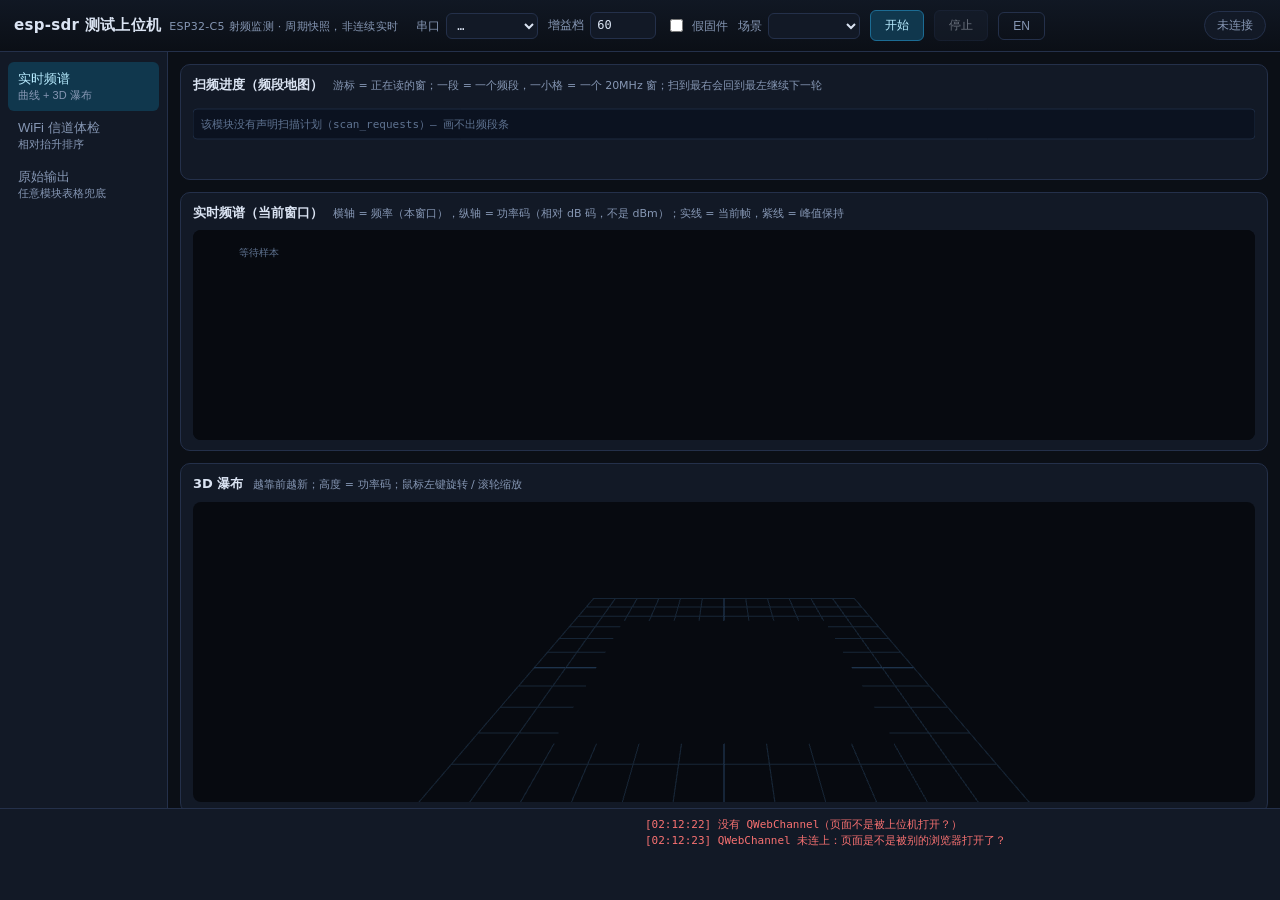
==== examples/esp32c5-rf-monitor/host/web/index.html @ d0fef9ac "feat(host-gui): 扫频进度条（2.4G/5G 频段地图 + 回卷游标）+ 上位机独立目录 + 中英切换 做了什么 - host/paths.py：上位机搬出仓库后靠它定位分析层。ESPS" ====
<!DOCTYPE html>
<html lang="zh-CN">
<head>
  <meta charset="utf-8">
  <title>esp-sdr Test Host · ESP32-C5 RF monitor</title>
  <link rel="stylesheet" href="css/app.css">
  <!-- QWebChannel 的 JS 库（Qt 内置资源，不联网） -->
  <script src="qrc:///qtwebchannel/qwebchannel.js"></script>
  <!-- three.js 3D 引擎（本地 vendor，MIT） -->
  <script src="assets/vendor/three.min.js"></script>
  <script src="assets/vendor/OrbitControls.js"></script>
</head>
<body>
<header class="top">
  <div class="brand"><span data-i18n="app.title">esp-sdr 测试上位机</span><span class="brand-sub" data-i18n="app.subtitle">ESP32-C5 射频监测 · 周期快照，非连续实时</span></div>

  <div class="controls">
    <label class="field"><span data-i18n="hdr.port">串口</span>
      <select id="port"><option value="">…</option></select>
    </label>
    <label class="field"><span data-i18n="hdr.gain">增益档</span>
      <input id="gain" type="number" min="0" max="127" step="1" value="60" title="固定增益档位（PHY 表索引，不是 dB）。横向比信道必须固定增益。">
    </label>
    <label class="field check"><input type="checkbox" id="mock"> <span data-i18n="hdr.mock">假固件</span></label>
    <label class="field"><span data-i18n="hdr.scenario">场景</span>
      <select id="scenario"></select>
    </label>
    <button id="btn-start" class="btn btn--primary" data-i18n="hdr.start">开始</button>
    <button id="btn-stop" class="btn" disabled data-i18n="hdr.stop">停止</button>
    <button id="btn-lang" class="btn btn--ghost" data-lang-toggle data-i18n="hdr.lang" data-i18n-title="hdr.langTitle">EN</button>
  </div>

  <div class="status" id="status" data-state="idle" data-i18n="status.idle">未连接</div>
</header>

<nav class="side" id="nav"></nav>

<main id="page-container" class="page"></main>

<footer class="foot">
  <div class="kv" id="kv"></div>
  <div class="log" id="log"></div>
</footer>

<script src="js/i18n.js"></script>
<script src="js/bridge.js"></script>
<script src="js/util.js"></script>
<script src="js/three3d.js"></script>
<script src="js/router.js"></script>
<script src="js/scanbar.js"></script>
<script src="js/pages/spectrum.js"></script>
<script src="js/pages/wifi.js"></script>
<script src="js/pages/raw.js"></script>
<script src="js/app.js"></script>
</body>
</html>
---- examples/esp32c5-rf-monitor/host/web/css/app.css ----
/* app.css —— 暗色仪表风格；只依赖系统字体，不联网取资源。 */
:root {
  --bg: #0b0f16;
  --bg-2: #121926;
  --bg-3: #1a2231;
  --line: #24304a;
  --fg: #dbe4f3;
  --fg-dim: #8697b4;
  --accent: #38bdf8;
  --ok: #4ade80;
  --warn: #fbbf24;
  --err: #f87171;
  --mono: "Cascadia Mono", "Consolas", "JetBrains Mono", monospace;
}

* { box-sizing: border-box; }

html, body {
  margin: 0;
  height: 100%;
  background: var(--bg);
  color: var(--fg);
  font: 13px/1.5 "Microsoft YaHei UI", "Segoe UI", system-ui, sans-serif;
  overflow: hidden;
}

body {
  display: grid;
  grid-template-columns: 168px 1fr;
  grid-template-rows: 52px 1fr 92px;
  grid-template-areas:
    "top top"
    "side page"
    "foot foot";
}

/* ── 顶栏 ───────────────────────────────────────────── */
.top {
  grid-area: top;
  display: flex;
  align-items: center;
  gap: 18px;
  padding: 0 14px;
  background: linear-gradient(180deg, #16203180, #0b0f16);
  border-bottom: 1px solid var(--line);
}

.brand { font-size: 15px; font-weight: 600; letter-spacing: .3px; white-space: nowrap; }
.brand-sub { margin-left: 8px; font-size: 11px; font-weight: 400; color: var(--fg-dim); }

.controls { display: flex; align-items: center; gap: 10px; flex: 1; }

.field { display: flex; align-items: center; gap: 6px; color: var(--fg-dim); font-size: 12px; white-space: nowrap; }
.field select, .field input[type="number"] {
  background: var(--bg-2);
  color: var(--fg);
  border: 1px solid var(--line);
  border-radius: 6px;
  padding: 4px 6px;
  font: 12px/1.4 var(--mono);
  min-width: 92px;
}
.field input[type="number"] { width: 66px; min-width: 0; }
.field.check { cursor: pointer; }

.btn {
  background: var(--bg-3);
  color: var(--fg);
  border: 1px solid var(--line);
  border-radius: 6px;
  padding: 6px 14px;
  font-size: 12px;
  cursor: pointer;
}
.btn:hover:not(:disabled) { border-color: var(--accent); }
.btn:disabled { opacity: .45; cursor: not-allowed; }
.btn--primary { background: #10374d; border-color: #1c6c94; color: #b8ecff; }
.btn--primary:hover:not(:disabled) { background: #144963; }
.btn--ghost { background: transparent; color: var(--muted, #8697b4); min-width: 46px; }
.btn--ghost:hover { color: #b8ecff; }

.status {
  font: 12px/1.2 var(--mono);
  padding: 6px 12px;
  border-radius: 999px;
  border: 1px solid var(--line);
  background: var(--bg-2);
  color: var(--fg-dim);
  white-space: nowrap;
}
.status[data-state="running"] { color: var(--ok); border-color: #2c6b46; background: #0e2418; }
.status[data-state="error"] { color: var(--err); border-color: #6b2c2c; background: #240e0e; }
.status[data-state="starting"] { color: var(--warn); border-color: #6b5a2c; background: #241f0e; }

/* ── 侧栏 ───────────────────────────────────────────── */
.side {
  grid-area: side;
  background: var(--bg-2);
  border-right: 1px solid var(--line);
  padding: 10px 8px;
  overflow-y: auto;
}
.side .nav-item {
  display: block;
  width: 100%;
  text-align: left;
  background: transparent;
  border: 0;
  border-radius: 6px;
  color: var(--fg-dim);
  padding: 8px 10px;
  font-size: 13px;
  cursor: pointer;
}
.side .nav-item:hover { background: var(--bg-3); color: var(--fg); }
.side .nav-item.active { background: #10374d; color: #b8ecff; }
.side .nav-item .hint { display: block; font-size: 11px; color: var(--fg-dim); }

/* ── 页面 ───────────────────────────────────────────── */
.page { grid-area: page; position: relative; overflow: auto; padding: 12px; }

.panel {
  background: var(--bg-2);
  border: 1px solid var(--line);
  border-radius: 10px;
  padding: 10px 12px;
  margin-bottom: 12px;
}
.panel__head { display: flex; align-items: baseline; gap: 10px; margin-bottom: 8px; }
.panel__title { font-size: 13px; font-weight: 600; }
.panel__hint { font-size: 11px; color: var(--fg-dim); }
.panel__body { position: relative; }

canvas.plot { display: block; width: 100%; border-radius: 8px; background: #070a10; }

/* ── 页脚：KV + 日志 ────────────────────────────────── */
.foot {
  grid-area: foot;
  display: grid;
  grid-template-columns: 1fr 1fr;
  gap: 10px;
  padding: 8px 12px;
  background: var(--bg-2);
  border-top: 1px solid var(--line);
  overflow: hidden;
}
.kv { display: flex; flex-wrap: wrap; gap: 4px 14px; font: 11px/1.5 var(--mono); color: var(--fg-dim); align-content: flex-start; }
.kv b { color: var(--fg); font-weight: 500; }
.log { font: 11px/1.45 var(--mono); color: var(--fg-dim); overflow-y: auto; white-space: pre-wrap; }
.log .err { color: var(--err); }

/* ── WiFi 页 ────────────────────────────────────────── */
.cards { display: grid; grid-template-columns: repeat(auto-fit, minmax(212px, 1fr)); gap: 10px; margin-bottom: 12px; }
.card { background: var(--bg-2); border: 1px solid var(--line); border-radius: 10px; padding: 10px 12px; }
.card__label { font-size: 11px; color: var(--fg-dim); margin-bottom: 4px; }
.card__value { font: 600 20px/1.2 var(--mono); }
.card__value.good { color: var(--ok); }
.card__value.warn { color: var(--warn); }
.card__value.bad { color: var(--err); }
.card__note { font-size: 11px; color: var(--fg-dim); margin-top: 4px; }

.chtable { width: 100%; border-collapse: collapse; font: 12px/1.5 var(--mono); }
.chtable th { text-align: left; color: var(--fg-dim); font-weight: 500; padding: 4px 6px; border-bottom: 1px solid var(--line); white-space: nowrap; }
.chtable td { padding: 3px 6px; border-bottom: 1px solid #1b2334; white-space: nowrap; }
.chtable tr:hover td { background: #16203a; }
.bar { position: relative; height: 10px; border-radius: 3px; background: #16203a; min-width: 90px; overflow: hidden; }
.bar > i { position: absolute; inset: 0 auto 0 0; border-radius: 3px; display: block; }

.tag { display: inline-block; padding: 1px 7px; border-radius: 999px; font-size: 11px; border: 1px solid var(--line); }
.tag--idle { color: #9fb0c9; }
.tag--light { color: #86efac; border-color: #2c6b46; }
.tag--crowded { color: #fcd34d; border-color: #6b5a2c; }
.tag--heavy { color: #fca5a5; border-color: #6b2c2c; }
.tag--none { color: #64748b; }

.notes { margin: 8px 0 0; padding-left: 18px; font-size: 11px; color: var(--fg-dim); }
.notes li { margin: 2px 0; }
pre.raw { margin: 0; font: 11px/1.45 var(--mono); color: var(--fg); white-space: pre; overflow: auto; max-height: 44vh; }
.muted { color: var(--fg-dim); }
.error-box { border: 1px solid #6b2c2c; background: #240e0e; color: #fca5a5; border-radius: 8px; padding: 8px 10px; font: 12px var(--mono); }
/* 扫频进度条（scanbar.js） */
.scanbar { width: 100%; }
.scanbar__canvas { display: block; width: 100%; height: 66px; }
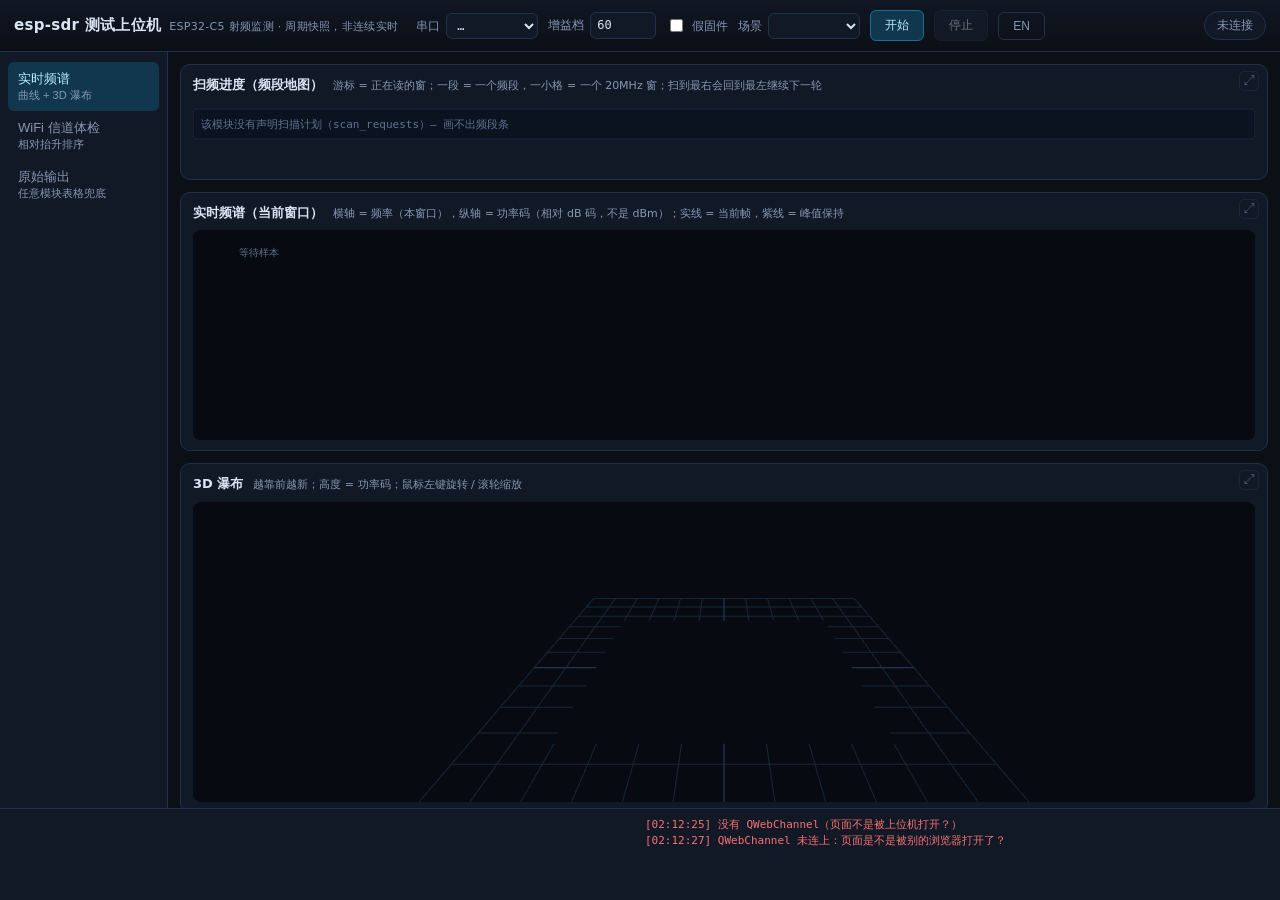
==== commit 8ad6cc06: "feat(host-gui): 面板双击弹出预览（自定义缩放/全屏）+ 2D 瀑布频率轴 做什么： - 新增 host/web/js/popout.js：任意 .panel 双击（或点右上角 ⤢）弹成" ====
--- a/examples/esp32c5-rf-monitor/host/web/index.html
+++ b/examples/esp32c5-rf-monitor/host/web/index.html
@@ -46,6 +46,7 @@
 <script src="js/bridge.js"></script>
 <script src="js/util.js"></script>
 <script src="js/three3d.js"></script>
+<script src="js/popout.js"></script>
 <script src="js/router.js"></script>
 <script src="js/scanbar.js"></script>
 <script src="js/pages/spectrum.js"></script>
--- a/examples/esp32c5-rf-monitor/host/web/css/app.css
+++ b/examples/esp32c5-rf-monitor/host/web/css/app.css
@@ -126,12 +126,62 @@
   padding: 10px 12px;
   margin-bottom: 12px;
 }
-.panel__head { display: flex; align-items: baseline; gap: 10px; margin-bottom: 8px; }
+.panel { position: relative; }
+.panel__head { display: flex; align-items: baseline; gap: 10px; margin-bottom: 8px; padding-right: 26px; }
 .panel__title { font-size: 13px; font-weight: 600; }
 .panel__hint { font-size: 11px; color: var(--fg-dim); }
 .panel__body { position: relative; }
 
 canvas.plot { display: block; width: 100%; border-radius: 8px; background: #070a10; }
+
+/* 面板右上角的「弹出预览」按钮（popout.js） */
+.panel__zoom {
+  position: absolute;
+  top: 6px;
+  right: 8px;
+  width: 20px;
+  height: 20px;
+  padding: 0;
+  line-height: 18px;
+  font-size: 12px;
+  background: transparent;
+  border: 1px solid var(--line);
+  border-radius: 5px;
+  color: var(--fg-dim);
+  cursor: pointer;
+  opacity: 0.55;
+}
+.panel:hover .panel__zoom { opacity: 1; color: var(--fg); border-color: #2f7fa8; }
+
+/* ── 弹出预览浮层（popout.js）──────────────────────── */
+.popout {
+  position: fixed;
+  inset: 0;
+  z-index: 60;
+  display: flex;
+  flex-direction: column;
+  background: rgba(4, 8, 14, 0.97);
+  backdrop-filter: blur(2px);
+}
+.popout[hidden] { display: none; }
+.popout__bar {
+  display: flex;
+  align-items: center;
+  gap: 10px;
+  padding: 6px 12px;
+  background: var(--bg-2);
+  border-bottom: 1px solid var(--line);
+}
+.popout__title { font-size: 13px; font-weight: 600; }
+.popout__hint { font-size: 11px; color: var(--fg-dim); }
+.popout__tools { margin-left: auto; display: flex; align-items: center; gap: 6px; }
+.popout__label { font-size: 11px; color: var(--fg-dim); }
+.popout__val { font-size: 12px; min-width: 42px; text-align: center; font-variant-numeric: tabular-nums; }
+.popout__stage { flex: 1; overflow: auto; padding: 10px 12px 16px; }
+.popout__stage .panel { width: 100%; margin-bottom: 0; }
+.popout--max { background: #04080e; }
+
+.btn--mini { padding: 2px 8px; font-size: 12px; }
 
 /* ── 页脚：KV + 日志 ────────────────────────────────── */
 .foot {
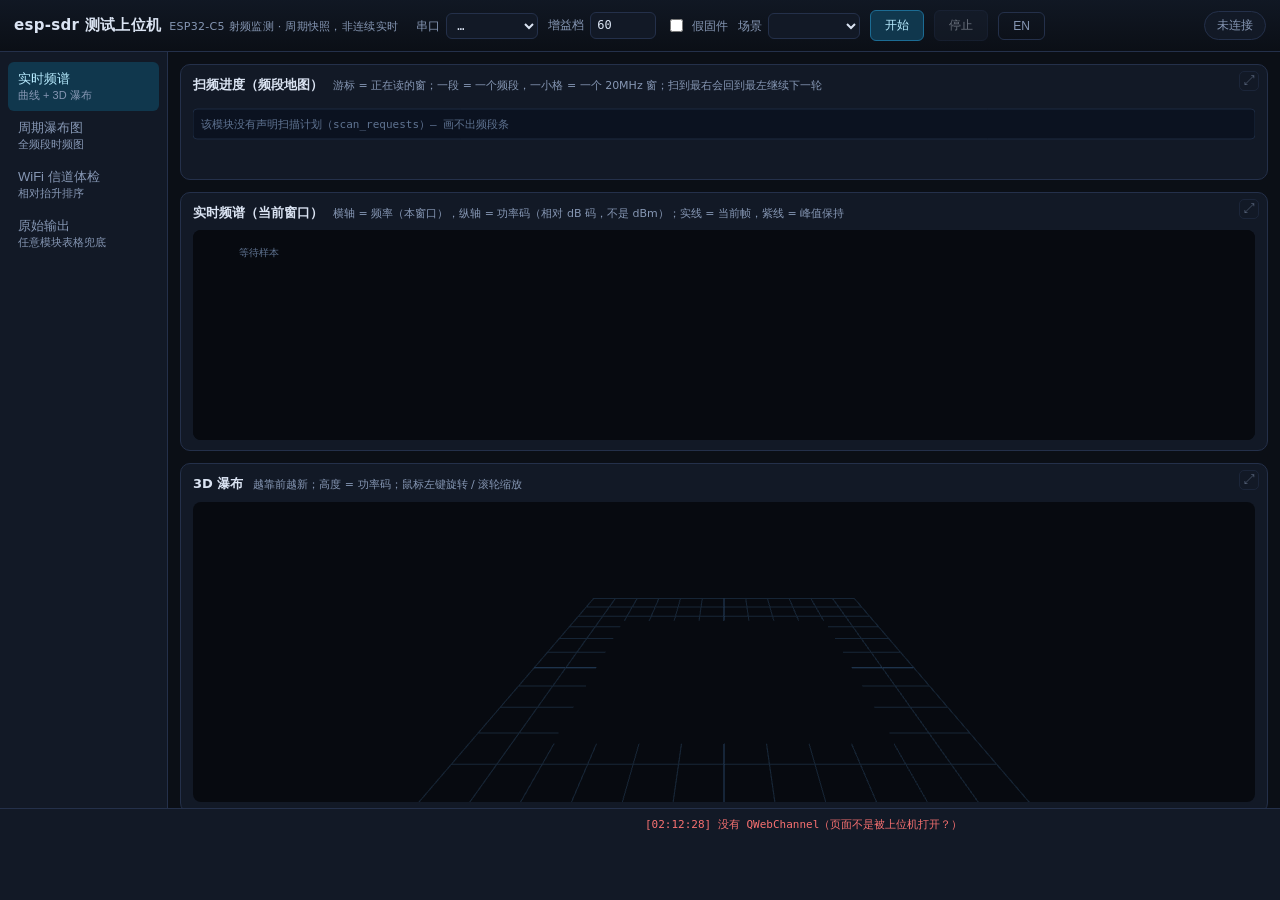
==== commit 0c056c01: "feat(host): 周期瀑布图页落地 + 修单射频配比 / 自检栈溢出 做了什么 - host/web/pages/waterfall/ + js/pages/waterfall.js：三频段并排" ====
--- a/examples/esp32c5-rf-monitor/host/web/index.html
+++ b/examples/esp32c5-rf-monitor/host/web/index.html
@@ -50,6 +50,7 @@
 <script src="js/router.js"></script>
 <script src="js/scanbar.js"></script>
 <script src="js/pages/spectrum.js"></script>
+<script src="js/pages/waterfall.js"></script>
 <script src="js/pages/wifi.js"></script>
 <script src="js/pages/raw.js"></script>
 <script src="js/app.js"></script>
--- a/examples/esp32c5-rf-monitor/host/web/css/app.css
+++ b/examples/esp32c5-rf-monitor/host/web/css/app.css
@@ -182,6 +182,11 @@
 .popout--max { background: #04080e; }
 
 .btn--mini { padding: 2px 8px; font-size: 12px; }
+/* 独立小窗口（?solo=页面:序号）：只剩那一个面板，外壳全部隐藏 */
+body.solo .top, body.solo .side, body.solo .foot { display: none; }
+body.solo { grid-template-areas: "page"; grid-template-columns: 1fr; grid-template-rows: 1fr; }
+.popout--solo { background: var(--bg); }
+.popout--solo .popout__title { font-weight: 500; }
 
 /* ── 页脚：KV + 日志 ────────────────────────────────── */
 .foot {
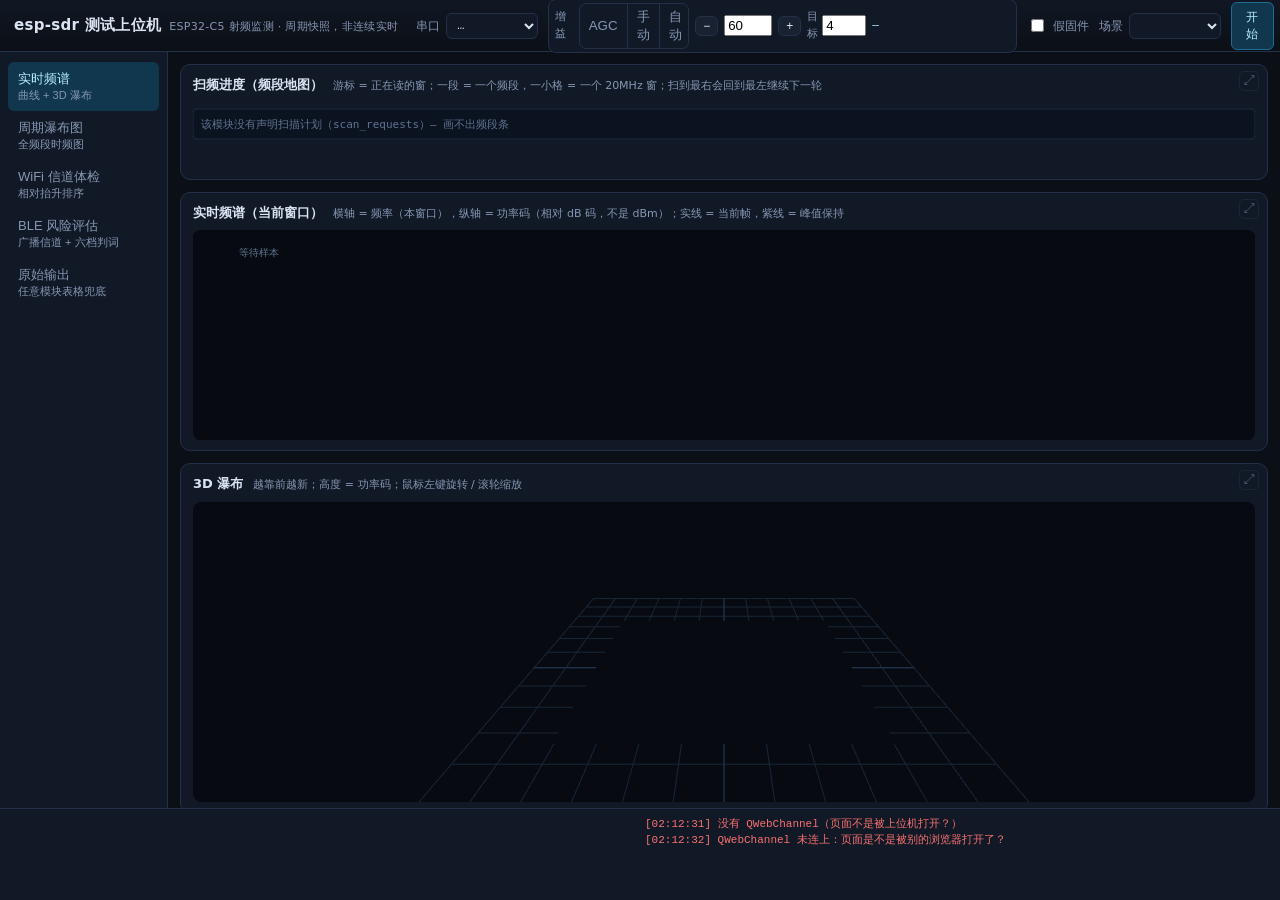
==== commit 988c4e5d: "feat(host): 增益三模式（手动/自动闭环/AGC）+ BLE 风险评估页 增益调控（host/gain.py，真板实测驱动设计） - 顶栏 AGC/手动/自动三段 + `− 档号 +` 步进" ====
--- a/examples/esp32c5-rf-monitor/host/web/index.html
+++ b/examples/esp32c5-rf-monitor/host/web/index.html
@@ -18,9 +18,22 @@
     <label class="field"><span data-i18n="hdr.port">串口</span>
       <select id="port"><option value="">…</option></select>
     </label>
-    <label class="field"><span data-i18n="hdr.gain">增益档</span>
-      <input id="gain" type="number" min="0" max="127" step="1" value="60" title="固定增益档位（PHY 表索引，不是 dB）。横向比信道必须固定增益。">
-    </label>
+    <div class="gainbar" id="gainbar">
+      <span class="gainbar__label" data-i18n="gain.label">增益</span>
+      <div class="seg" role="group">
+        <button class="seg__btn" data-gain-mode="HARDWARE" data-i18n="gain.hw" data-i18n-title="gain.hwTitle">AGC</button>
+        <button class="seg__btn" data-gain-mode="MANUAL" data-i18n="gain.manual" data-i18n-title="gain.manualTitle">手动</button>
+        <button class="seg__btn" data-gain-mode="AUTO" data-i18n="gain.auto" data-i18n-title="gain.autoTitle">自动</button>
+      </div>
+      <button class="btn btn--mini" id="gain-down" data-i18n-title="gain.down">−</button>
+      <input id="gain" type="number" min="0" max="90" step="1" value="60" title="增益档（PHY 表索引，不是 dB）">
+      <button class="btn btn--mini" id="gain-up" data-i18n-title="gain.up">+</button>
+      <span class="gainbar__target" data-i18n-title="gain.targetTitle"><span data-i18n="gain.target">目标</span>
+        <input id="gain-target" type="number" min="0" max="40" step="1" value="4">
+      </span>
+      <span class="gainbar__read" id="gain-read">—</span>
+      <span class="gainbar__note" id="gain-note"></span>
+    </div>
     <label class="field check"><input type="checkbox" id="mock"> <span data-i18n="hdr.mock">假固件</span></label>
     <label class="field"><span data-i18n="hdr.scenario">场景</span>
       <select id="scenario"></select>
@@ -49,9 +62,11 @@
 <script src="js/popout.js"></script>
 <script src="js/router.js"></script>
 <script src="js/scanbar.js"></script>
+<script src="js/gain.js"></script>
 <script src="js/pages/spectrum.js"></script>
 <script src="js/pages/waterfall.js"></script>
 <script src="js/pages/wifi.js"></script>
+<script src="js/pages/ble.js"></script>
 <script src="js/pages/raw.js"></script>
 <script src="js/app.js"></script>
 </body>
--- a/examples/esp32c5-rf-monitor/host/web/css/app.css
+++ b/examples/esp32c5-rf-monitor/host/web/css/app.css
@@ -236,3 +236,26 @@
 /* 扫频进度条（scanbar.js） */
 .scanbar { width: 100%; }
 .scanbar__canvas { display: block; width: 100%; height: 66px; }
+
+/* 顶栏增益控件（gain.js）：AGC / 手动 / 自动 + 加减档 + 实时读数 */
+.gainbar { display: flex; align-items: center; gap: 6px; padding: 3px 6px; border: 1px solid var(--line); border-radius: 8px; background: var(--bg-2); }
+.gainbar__label { font-size: 11px; color: var(--fg-dim); }
+.gainbar input[type="number"] { width: 52px; }
+.gainbar__target { display: flex; align-items: center; gap: 4px; font-size: 11px; color: var(--fg-dim); }
+.gainbar__target input[type="number"] { width: 44px; }
+.gainbar__read { font: 11px/1.4 var(--mono); color: #b8ecff; min-width: 132px; }
+.gainbar__read[data-mode="AUTO"] { color: var(--ok); }
+.gainbar__note { font-size: 11px; color: var(--fg-dim); max-width: 260px; overflow: hidden; text-overflow: ellipsis; white-space: nowrap; }
+.seg { display: inline-flex; border: 1px solid var(--line); border-radius: 7px; overflow: hidden; }
+.seg__btn { background: transparent; border: 0; color: var(--fg-dim); font: 12px inherit; padding: 4px 9px; cursor: pointer; }
+.seg__btn + .seg__btn { border-left: 1px solid var(--line); }
+.seg__btn:hover { color: var(--fg); }
+.seg__btn--on { background: #10374d; color: #b8ecff; }
+.btn--mini { padding: 2px 7px; font-size: 12px; }
+/* BLE 风险页 */
+.big-risk { font: 700 22px/1.2 var(--mono); }
+.big-risk[data-risk="ok"] { color: var(--ok); }
+.big-risk[data-risk="light"] { color: var(--warn); }
+.big-risk[data-risk="heavy"] { color: var(--err); }
+.big-risk[data-risk="flat"] { color: #c4b5fd; }
+.warn-box { border: 1px solid #6b5a2c; background: #241f0e; color: #fcd34d; border-radius: 8px; padding: 7px 10px; font: 12px/1.5 var(--mono); margin-bottom: 10px; }
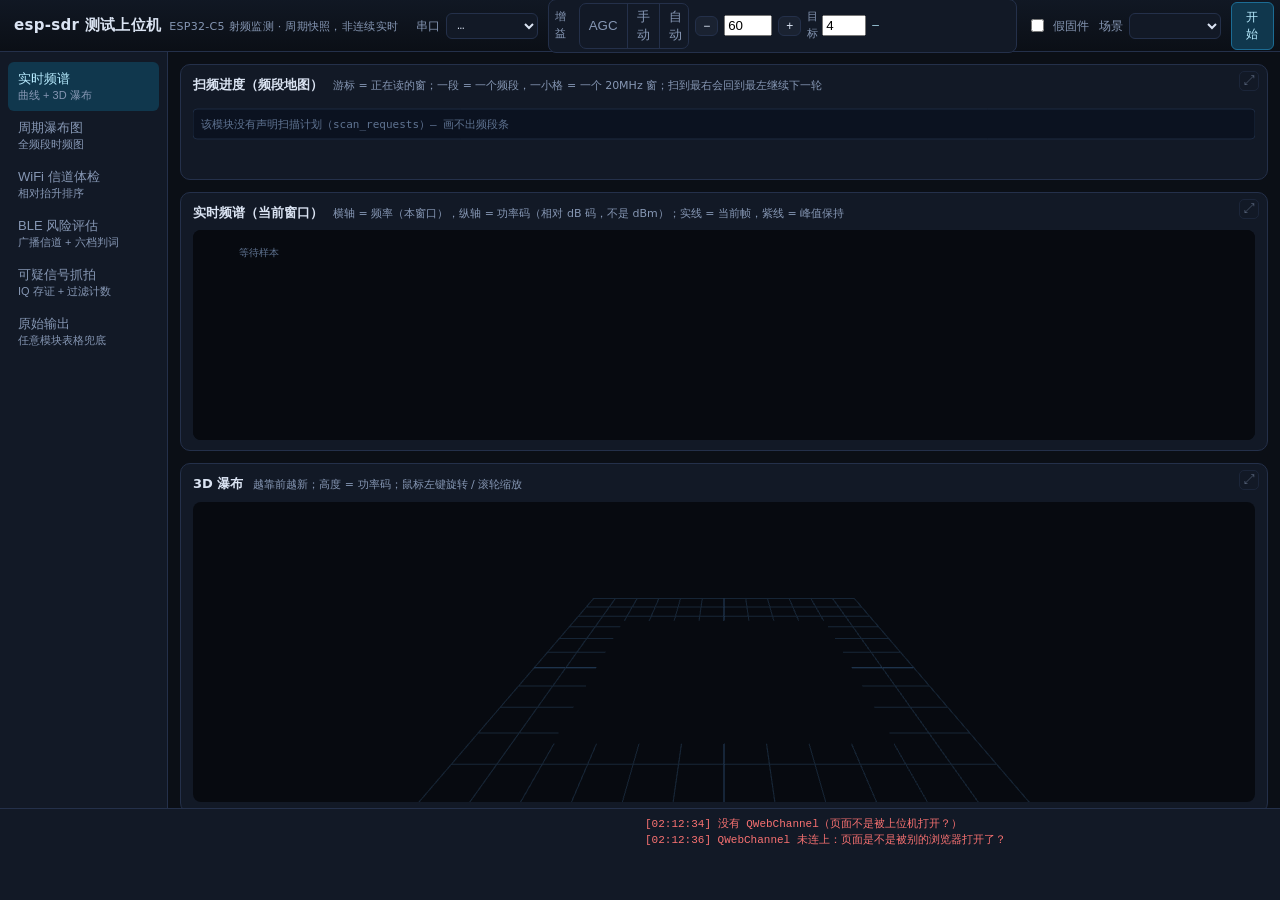
==== commit a649e0c0: "feat(capture): 阶段 5 可疑信号抓拍收尾（抓档页 + 一键体检 + 场景矩阵 + 判据回放） 做什么 - modes/capture.py：6 窗常驻缓冲 + 四道过滤（抽帧/最小跨度" ====
--- a/examples/esp32c5-rf-monitor/host/web/index.html
+++ b/examples/esp32c5-rf-monitor/host/web/index.html
@@ -67,6 +67,7 @@
 <script src="js/pages/waterfall.js"></script>
 <script src="js/pages/wifi.js"></script>
 <script src="js/pages/ble.js"></script>
+<script src="js/pages/capture.js"></script>
 <script src="js/pages/raw.js"></script>
 <script src="js/app.js"></script>
 </body>
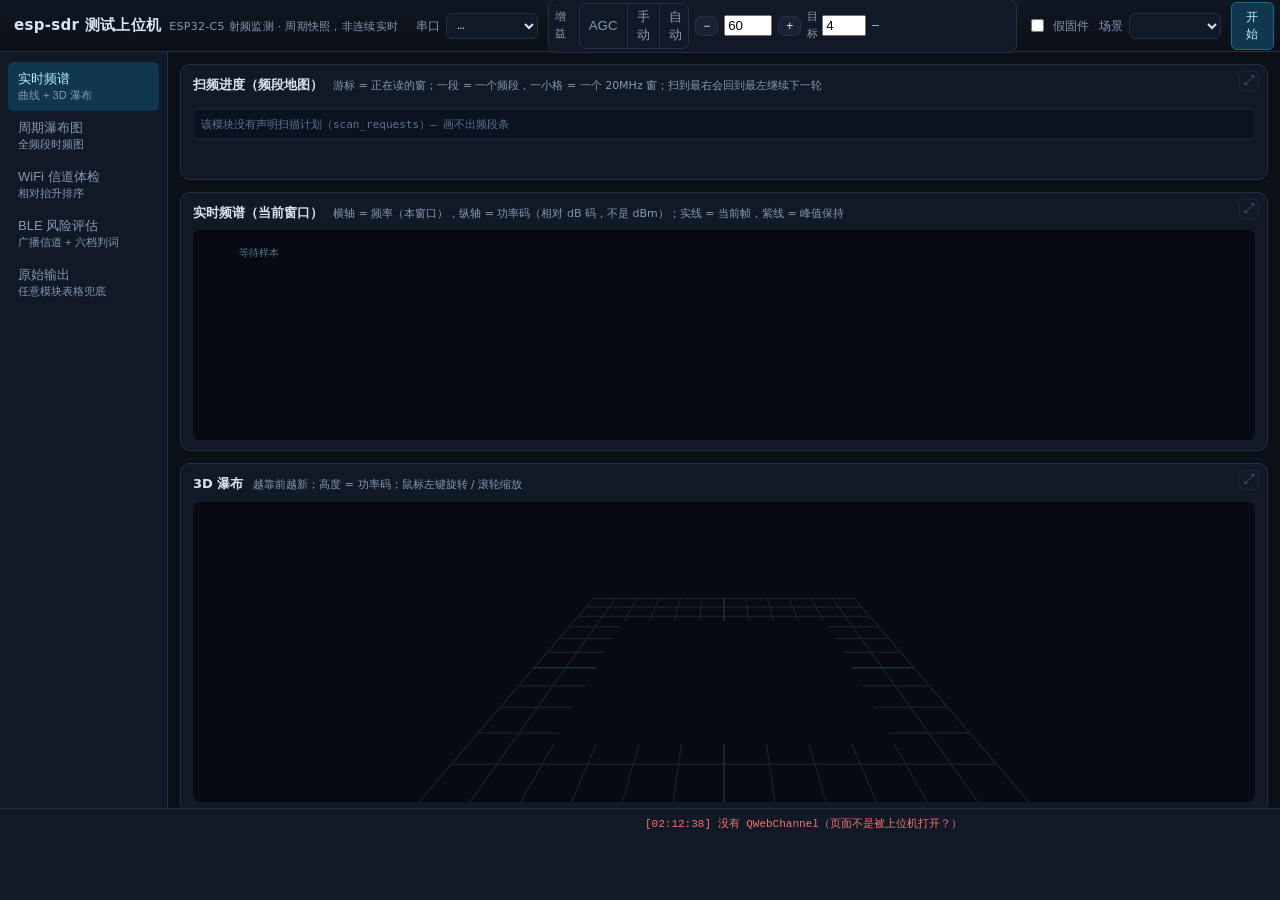
==== commit bc72baed: "merge(integration): 阶段 4 5.8G 频段守卫（冲突：todo 阶段表与阻塞条目取验收摘要更全的一侧）" ====
--- a/examples/esp32c5-rf-monitor/host/web/index.html
+++ b/examples/esp32c5-rf-monitor/host/web/index.html
@@ -67,7 +67,6 @@
 <script src="js/pages/waterfall.js"></script>
 <script src="js/pages/wifi.js"></script>
 <script src="js/pages/ble.js"></script>
-<script src="js/pages/capture.js"></script>
 <script src="js/pages/raw.js"></script>
 <script src="js/app.js"></script>
 </body>
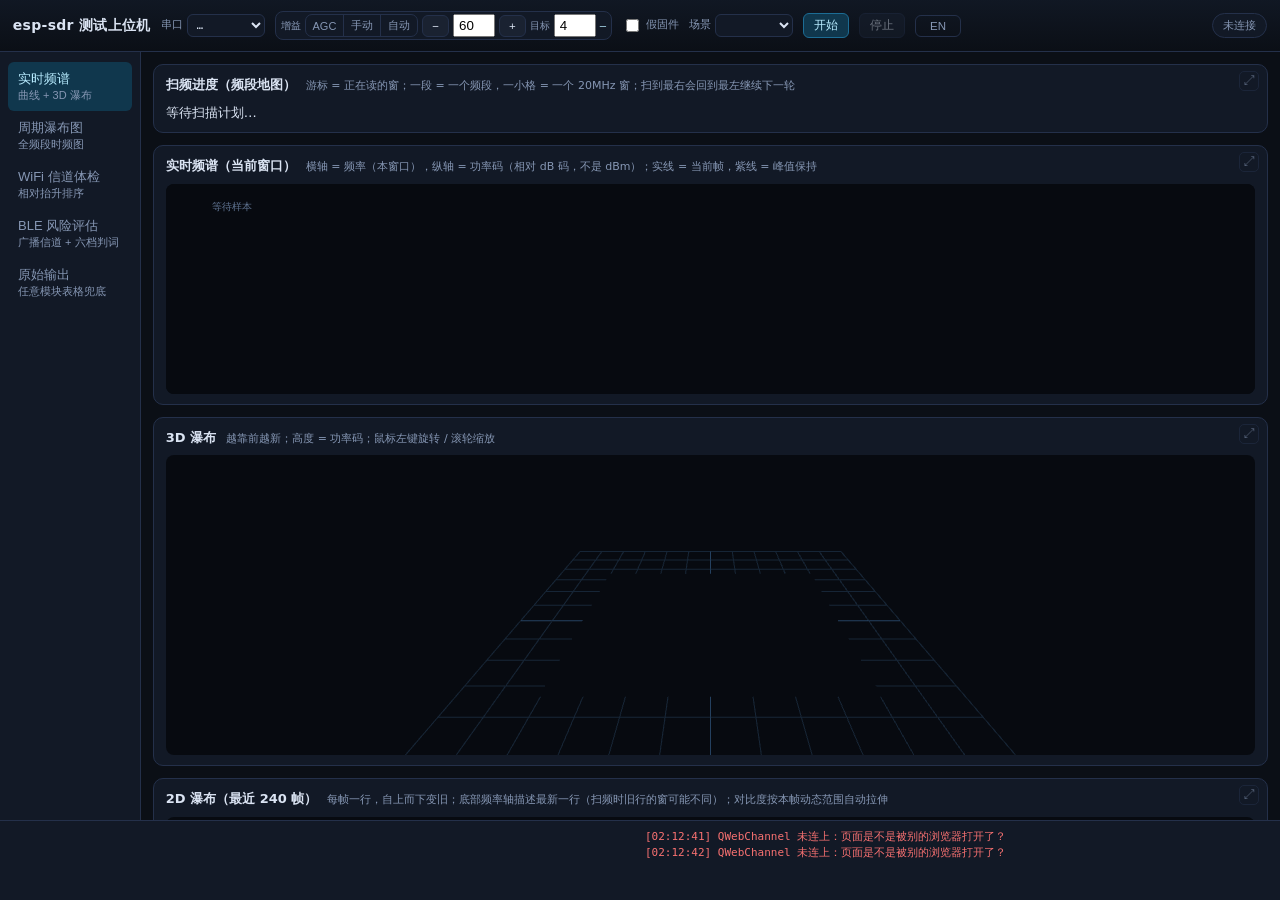
==== commit 616f7592: "feat(7-fsm): 设备端扫频 + 上位机英文界面零中文 方案 A（人类授权）：把「谁掐表」搬进固件，判据一行不搬、帧格式一个字节不改。 - 固件：FSM STOP 无条件回 FSMEND <w" ====
--- a/examples/esp32c5-rf-monitor/host/web/index.html
+++ b/examples/esp32c5-rf-monitor/host/web/index.html
@@ -26,7 +26,7 @@
         <button class="seg__btn" data-gain-mode="AUTO" data-i18n="gain.auto" data-i18n-title="gain.autoTitle">自动</button>
       </div>
       <button class="btn btn--mini" id="gain-down" data-i18n-title="gain.down">−</button>
-      <input id="gain" type="number" min="0" max="90" step="1" value="60" title="增益档（PHY 表索引，不是 dB）">
+      <input id="gain" type="number" min="0" max="90" step="1" value="60" title="增益档（PHY 表索引，不是 dB）" data-i18n-title="hdr.gainTitle">
       <button class="btn btn--mini" id="gain-up" data-i18n-title="gain.up">+</button>
       <span class="gainbar__target" data-i18n-title="gain.targetTitle"><span data-i18n="gain.target">目标</span>
         <input id="gain-target" type="number" min="0" max="40" step="1" value="4">
@@ -67,6 +67,7 @@
 <script src="js/pages/waterfall.js"></script>
 <script src="js/pages/wifi.js"></script>
 <script src="js/pages/ble.js"></script>
+<script src="js/pages/capture.js"></script>
 <script src="js/pages/raw.js"></script>
 <script src="js/app.js"></script>
 </body>
--- a/examples/esp32c5-rf-monitor/host/web/css/app.css
+++ b/examples/esp32c5-rf-monitor/host/web/css/app.css
@@ -26,8 +26,11 @@
 
 body {
   display: grid;
-  grid-template-columns: 168px 1fr;
-  grid-template-rows: 52px 1fr 92px;
+  /* 侧栏随窗口收放；页面列用 minmax(0,1fr) 才能真的收缩
+     （写成 1fr 时画布/宽表格会把整页撑出可视区，按钮就被挤到屏幕外）。
+     行高用 auto：顶栏在窄窗口会换行变高，用固定 52px 会把第二行切掉。 */
+  grid-template-columns: clamp(124px, 11vw, 176px) minmax(0, 1fr);
+  grid-template-rows: auto minmax(0, 1fr) auto;
   grid-template-areas:
     "top top"
     "side page"
@@ -39,8 +42,14 @@
   grid-area: top;
   display: flex;
   align-items: center;
-  gap: 18px;
-  padding: 0 14px;
+  /* 窗口变窄时换行，而不是把右边的按钮挤出可视区（html/body 是 overflow:hidden） */
+  flex-wrap: wrap;
+  row-gap: 4px;
+  column-gap: clamp(8px, 1.2vw, 18px);
+  padding: 6px clamp(8px, 1vw, 14px);
+  min-height: 52px;
+  max-height: 42vh;          /* 极端窄屏：顶栏自己滚，不许吞掉整页 */
+  overflow-y: auto;
   background: linear-gradient(180deg, #16203180, #0b0f16);
   border-bottom: 1px solid var(--line);
 }
@@ -48,7 +57,15 @@
 .brand { font-size: 15px; font-weight: 600; letter-spacing: .3px; white-space: nowrap; }
 .brand-sub { margin-left: 8px; font-size: 11px; font-weight: 400; color: var(--fg-dim); }
 
-.controls { display: flex; align-items: center; gap: 10px; flex: 1; }
+.controls {
+  display: flex;
+  align-items: center;
+  flex-wrap: wrap;
+  row-gap: 6px;
+  column-gap: clamp(6px, .8vw, 10px);
+  flex: 1 1 420px;           /* 空间不够就整块换到第二行，不要压扁子控件 */
+  min-width: 0;
+}
 
 .field { display: flex; align-items: center; gap: 6px; color: var(--fg-dim); font-size: 12px; white-space: nowrap; }
 .field select, .field input[type="number"] {
@@ -117,7 +134,7 @@
 .side .nav-item .hint { display: block; font-size: 11px; color: var(--fg-dim); }
 
 /* ── 页面 ───────────────────────────────────────────── */
-.page { grid-area: page; position: relative; overflow: auto; padding: 12px; }
+.page { grid-area: page; position: relative; overflow: auto; padding: clamp(8px, 1vw, 12px); min-width: 0; min-height: 0; }
 
 .panel {
   background: var(--bg-2);
@@ -167,6 +184,8 @@
 .popout__bar {
   display: flex;
   align-items: center;
+  flex-wrap: wrap;
+  row-gap: 4px;
   gap: 10px;
   padding: 6px 12px;
   background: var(--bg-2);
@@ -192,12 +211,14 @@
 .foot {
   grid-area: foot;
   display: grid;
-  grid-template-columns: 1fr 1fr;
+  grid-template-columns: minmax(0, 1fr) minmax(0, 1fr);
   gap: 10px;
   padding: 8px 12px;
   background: var(--bg-2);
   border-top: 1px solid var(--line);
   overflow: hidden;
+  min-height: 92px;
+  max-height: 26vh;
 }
 .kv { display: flex; flex-wrap: wrap; gap: 4px 14px; font: 11px/1.5 var(--mono); color: var(--fg-dim); align-content: flex-start; }
 .kv b { color: var(--fg); font-weight: 500; }
@@ -259,3 +280,91 @@
 .big-risk[data-risk="heavy"] { color: var(--err); }
 .big-risk[data-risk="flat"] { color: #c4b5fd; }
 .warn-box { border: 1px solid #6b5a2c; background: #241f0e; color: #fcd34d; border-radius: 8px; padding: 7px 10px; font: 12px/1.5 var(--mono); margin-bottom: 10px; }
+
+/* ── 响应式：窗口态 / 最大化 / 拖小 都不许把按钮挤出可视区 ─────────────
+   原则：
+   1. 只缩「留白 + 字号 + 小间距」，**不隐藏任何可点控件**（隐藏=功能消失）。
+   2. 装不下就换行（顶栏 flex-wrap），换行也不许把页面顶出屏幕（顶栏 max-height 自己滚）。
+   3. 页面列已经 minmax(0,1fr)，宽表格/画布在 .page 内部横向滚，不撑宽外壳。
+   验证：python host/app.py --selftest 会依次把窗口缩到 1280/1024/900/760 宽，
+        用 Layout.probe() 逐个量按钮是否还完整落在可视区内（layout_shrink 检查）。
+   ------------------------------------------------------------------ */
+@media (max-width: 1680px) {
+  .brand-sub { display: none; }          /* 纯副标题，去掉不影响任何操作 */
+}
+@media (max-width: 1500px) {
+  .gainbar__note { display: none; }      /* 增益的补充说明，读数仍在 */
+  .top { column-gap: 10px; }
+  .btn { padding: 5px 11px; }
+  .status { padding: 5px 10px; font-size: 11px; }
+}
+@media (max-width: 1280px) {
+  .brand { font-size: 14px; }
+  .field { font-size: 11px; gap: 4px; }
+  .field select { min-width: 78px; font-size: 11px; padding: 3px 5px; }
+  .btn { padding: 4px 9px; font-size: 11.5px; }
+  .btn--primary, .btn:not(.btn--mini):not(.btn--ghost) { padding: 4px 10px; }
+  .gainbar { gap: 4px; padding: 2px 5px; }
+  .gainbar__label { font-size: 10px; }
+  .gainbar input[type="number"], .gainbar__target input[type="number"] { width: 42px; padding: 2px 4px; }
+  .gainbar__read { min-width: 0; font-size: 10.5px; }
+  .gainbar__target { font-size: 10px; }
+  .seg__btn { padding: 3px 7px; font-size: 11px; }
+  .foot { min-height: 80px; }
+}
+@media (max-width: 1024px) {
+  body { font-size: 12px; }
+  .top { row-gap: 3px; }
+  .controls { row-gap: 4px; column-gap: 6px; flex-basis: 340px; }
+  .gainbar { padding: 1px 4px; }
+  .kv { gap: 3px 10px; }
+  .foot { grid-template-columns: minmax(0, 1fr); min-height: 70px; max-height: 32vh; }
+  .log { max-height: 13vh; }
+}
+/* 窄窗口：侧栏改横向标签条，把整行宽度让给页面 */
+@media (max-width: 900px) {
+  body {
+    grid-template-columns: minmax(0, 1fr);
+    grid-template-rows: auto auto minmax(0, 1fr) auto;
+    grid-template-areas: "top" "side" "page" "foot";
+  }
+  .side {
+    display: flex;
+    gap: 6px;
+    padding: 6px 8px;
+    border-right: 0;
+    border-bottom: 1px solid var(--line);
+    overflow-x: auto;
+    overflow-y: hidden;
+  }
+  .side .nav-item { width: auto; white-space: nowrap; padding: 5px 10px; }
+  .side .nav-item .hint { display: none; }
+}
+/* 矮窗口（最大化后拖矮 / 小屏）：页脚与顶栏再收一档，始终给主内容留高度 */
+@media (max-height: 760px) {
+  .foot { min-height: 66px; max-height: 20vh; }
+  .log { max-height: 12vh; }
+  .scanbar__canvas { height: 56px; }
+}
+
+/* 弹窗切页暂停：提示条挂在浮层顶部（不遮面板内容，最后一帧留着看） */
+.popout__paused {
+  display: flex;
+  align-items: center;
+  gap: 8px;
+  flex: 0 0 auto;
+  padding: 6px clamp(8px, 1vw, 14px);
+  background: rgba(255, 176, 32, 0.14);
+  border-bottom: 1px solid rgba(255, 176, 32, 0.45);
+  color: var(--fg);
+  font-size: clamp(11px, 0.85vw, 13px);
+}
+.popout__paused[hidden] { display: none; }
+.popout__paused-dot {
+  width: 8px;
+  height: 8px;
+  border-radius: 50%;
+  background: #ffb020;
+  flex: 0 0 auto;
+}
+.popout--paused .popout__stage { opacity: 0.55; }
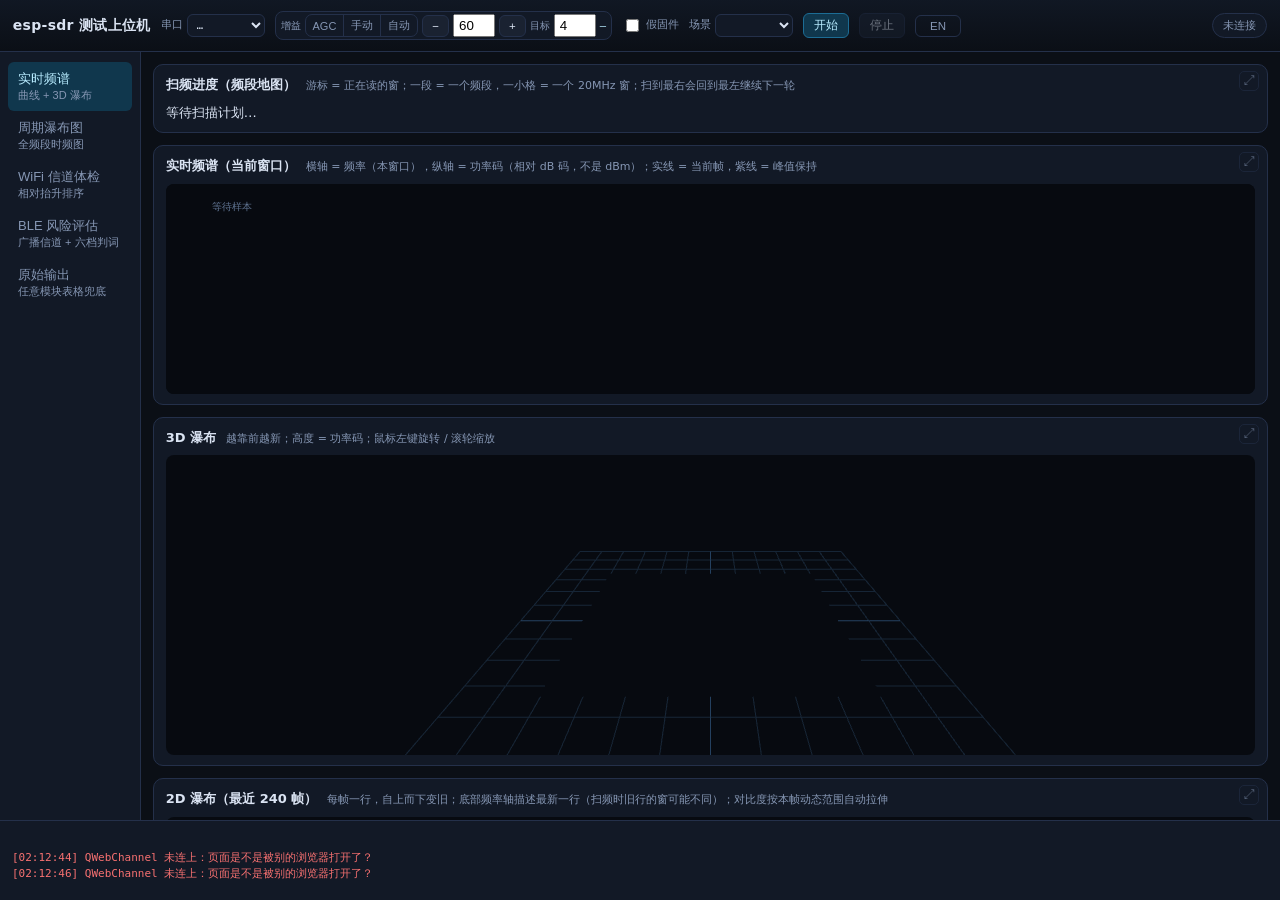
==== commit 2dad1f4d: "feat(host): 页脚显示代码版本戳 —— 一眼区分「新代码」和「上一个进程」 现场教训：改了三个 bug 却「看不到效果」，因为窗口是几小时前启动的进程 （QWebEngine 在 load " ====
--- a/examples/esp32c5-rf-monitor/host/web/index.html
+++ b/examples/esp32c5-rf-monitor/host/web/index.html
@@ -52,6 +52,7 @@
 
 <footer class="foot">
   <div class="kv" id="kv"></div>
+  <div class="stamp" id="code-stamp" data-i18n-title="foot.stampTitle"></div>
   <div class="log" id="log"></div>
 </footer>
 
--- a/examples/esp32c5-rf-monitor/host/web/css/app.css
+++ b/examples/esp32c5-rf-monitor/host/web/css/app.css
@@ -279,6 +279,22 @@
 .big-risk[data-risk="light"] { color: var(--warn); }
 .big-risk[data-risk="heavy"] { color: var(--err); }
 .big-risk[data-risk="flat"] { color: #c4b5fd; }
+/* 一句话结论条：三行 = 结论 / 凭什么 / 接下来做什么 */
+.verdict { border: 1px solid #24405c; background: #0f1a28; border-radius: 10px; padding: 10px 12px; margin-bottom: 10px; }
+.verdict__head { display: flex; gap: 8px; align-items: baseline; flex-wrap: wrap; }
+.verdict__tag { font: 700 11px/1.4 var(--mono); padding: 2px 8px; border-radius: 999px; background: #1b2b3d; color: #9fb3cc; }
+.verdict__head-text { font: 700 16px/1.4 var(--mono); color: #dbe6f5; }
+.verdict__why { margin-top: 6px; font: 12px/1.6 var(--mono); color: #a9bcd4; }
+.verdict__next { margin-top: 4px; font: 12px/1.6 var(--mono); color: #8fa6c2; }
+.verdict[data-level="risk"] { border-color: #7f2f3f; background: #1e1116; }
+.verdict[data-level="risk"] .verdict__tag { background: #43202b; color: #ffb3c1; }
+.verdict[data-level="risk"] .verdict__head-text { color: #ffd0d8; }
+.verdict[data-level="watch"] { border-color: #6b5a2c; background: #1f1b0f; }
+.verdict[data-level="watch"] .verdict__tag { background: #3b3320; color: #fcd34d; }
+.verdict[data-level="watch"] .verdict__head-text { color: #fde68a; }
+.verdict[data-level="clear"] { border-color: #1f5a44; background: #0f1d17; }
+.verdict[data-level="clear"] .verdict__tag { background: #16402f; color: #86efac; }
+.verdict[data-level="clear"] .verdict__head-text { color: #bbf7d0; }
 .warn-box { border: 1px solid #6b5a2c; background: #241f0e; color: #fcd34d; border-radius: 8px; padding: 7px 10px; font: 12px/1.5 var(--mono); margin-bottom: 10px; }
 
 /* ── 响应式：窗口态 / 最大化 / 拖小 都不许把按钮挤出可视区 ─────────────
@@ -368,3 +384,13 @@
   flex: 0 0 auto;
 }
 .popout--paused .popout__stage { opacity: 0.55; }
+
+/* 代码版本戳：一眼区分「新代码」和「上一个进程」 */
+#code-stamp {
+  flex: 0 0 auto;
+  font-size: 11px;
+  color: #7c8794;
+  opacity: .75;
+  white-space: nowrap;
+  padding-left: 10px;
+}
